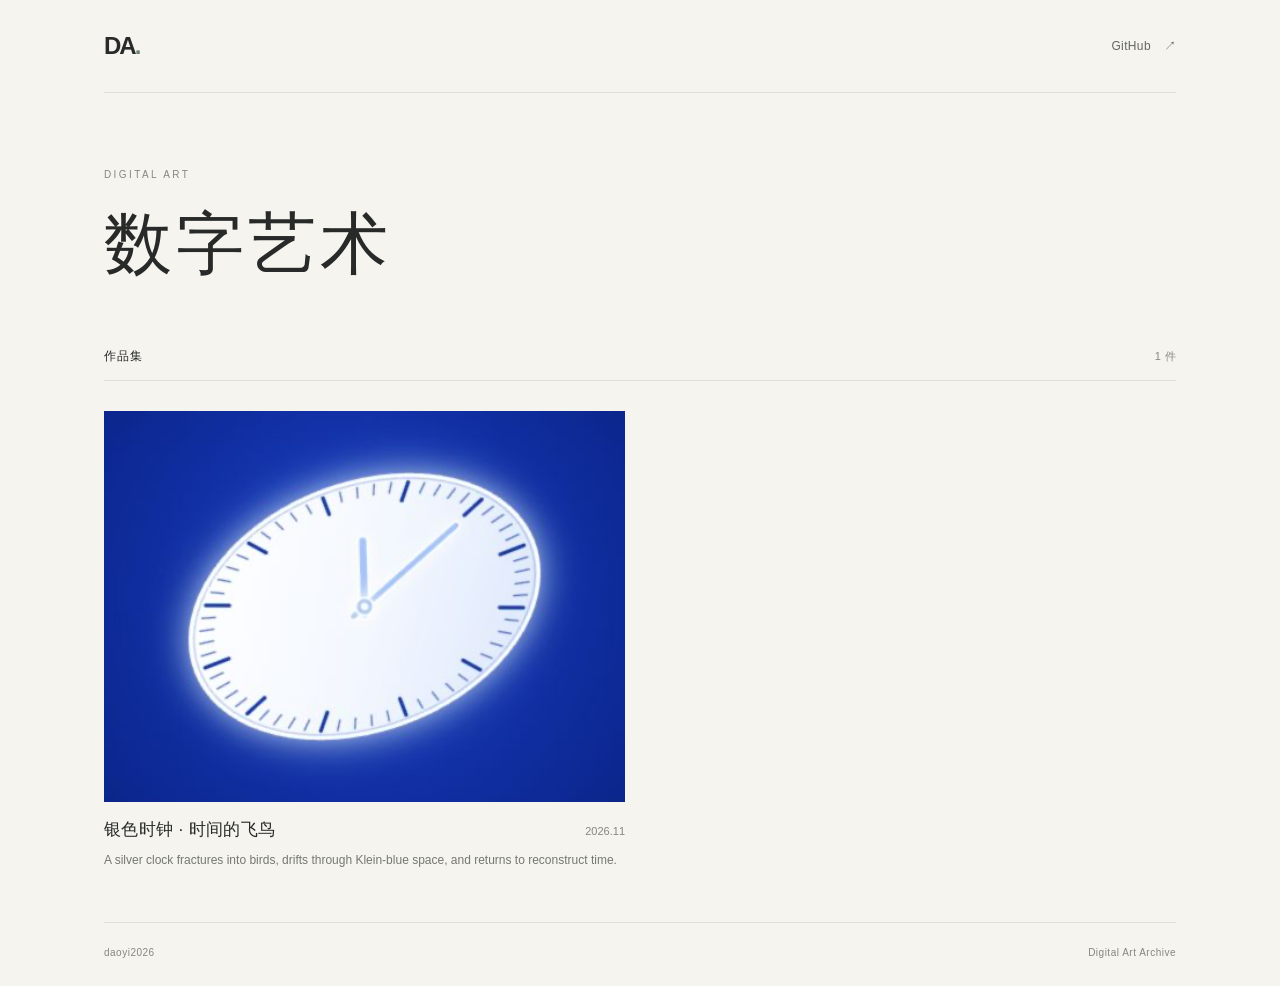
==== index.html @ c9ef33ac "Publish digital art gallery and artwork 002" ====
<!doctype html>
<html lang="zh-CN">
<head>
  <meta charset="utf-8">
  <meta name="viewport" content="width=device-width, initial-scale=1">
  <meta name="theme-color" content="#f5f4ef">
  <meta name="description" content="daoyi2026 的数字艺术作品集">
  <title>Digital Art — 数字艺术</title>
  <link rel="icon" href="data:,">
  <link rel="stylesheet" href="./assets/gallery.css">
  <script type="module" src="./assets/gallery.js"></script>
</head>
<body>
  <div class="site">
    <header class="masthead">
      <a class="wordmark" href="./" aria-label="Digital Art 首页">DA<span class="wordmark-dot">.</span></a>
      <a class="source-link" href="https://github.com/daoyi2026/naturalee-museum">GitHub <span aria-hidden="true">↗</span></a>
    </header>
    <main>
      <div class="intro">
        <p class="eyebrow">DIGITAL ART</p>
        <h1>数字艺术</h1>
        <div class="collection-label"><span>作品集</span><span id="artwork-count" aria-live="polite"></span></div>
      </div>
      <section id="artwork-grid" class="artwork-grid" aria-label="已发布作品" aria-busy="true"></section>
      <div id="empty-state" class="empty-state" hidden>
        <span class="empty-mark" aria-hidden="true"></span>
        <p>作品尚未发布</p>
        <span>完成的作品将在这里呈现</span>
      </div>
      <p id="catalog-error" class="catalog-error" role="status" hidden>暂时无法读取作品目录，请稍后再试。</p>
      <noscript><p class="catalog-error">请启用 JavaScript 查看作品目录。</p></noscript>
    </main>
    <footer><span>daoyi2026</span><span>Digital Art Archive</span></footer>
  </div>
</body>
</html>
---- assets/gallery.css ----
:root { color-scheme: light; --paper: #f5f4ef; --ink: #272a28; --muted: #868780; --line: #dedfd6; }
* { box-sizing: border-box; }
html, body { margin: 0; min-height: 100%; }
body { background: var(--paper); color: var(--ink); font-family: -apple-system, BlinkMacSystemFont, "PingFang SC", "Noto Sans CJK SC", sans-serif; }
a { color: inherit; text-decoration: none; }
a:focus-visible { outline: 2px solid #526b60; outline-offset: 6px; }
[hidden] { display: none !important; }
.site { max-width: 1184px; min-height: 100svh; margin: auto; padding: 0 56px; display: flex; flex-direction: column; }
.masthead { display: flex; align-items: center; justify-content: space-between; padding: 32px 0; border-bottom: 1px solid var(--line); }
.wordmark { font-size: 24px; letter-spacing: -2px; font-weight: 600; }
.wordmark-dot { color: #698273; }
.source-link { font-size: 12px; letter-spacing: .03em; color: #63675f; }
.source-link span { padding-left: 9px; }
main { flex: 1; }
.intro { padding-top: 76px; }
.eyebrow { margin: 0 0 20px; font-size: 10px; letter-spacing: .24em; color: var(--muted); }
h1 { margin: 0; font-family: "Songti SC", "Noto Serif CJK SC", serif; font-weight: 400; font-size: clamp(42px, 6vw, 68px); letter-spacing: .06em; line-height: 1.3; }
.collection-label { display: flex; align-items: center; justify-content: space-between; margin-top: 60px; padding-bottom: 15px; border-bottom: 1px solid var(--line); font-size: 12px; letter-spacing: .08em; }
#artwork-count { color: var(--muted); font-size: 11px; letter-spacing: .03em; }
.empty-state { min-height: 300px; display: flex; flex-direction: column; align-items: center; justify-content: center; padding: 54px 16px; }
.empty-mark { display: block; width: 24px; height: 1px; background: #a8b0a4; margin-bottom: 25px; }
.empty-state p { margin: 0 0 13px; font-family: "Songti SC", serif; font-size: 17px; font-weight: 400; letter-spacing: .16em; }
.empty-state > span:last-child { font-size: 11px; color: var(--muted); letter-spacing: .04em; }
.artwork-grid { display: grid; grid-template-columns: repeat(2, minmax(0, 1fr)); gap: 42px 30px; padding-top: 30px; }
.artwork-grid:empty { padding: 0; }
.artwork-cover { display: block; overflow: hidden; aspect-ratio: 4 / 3; background: #e8e9e1; }
.artwork-cover img { display: block; width: 100%; height: 100%; object-fit: cover; }
.artwork-info { display: flex; justify-content: space-between; gap: 16px; align-items: baseline; margin-top: 16px; }
.artwork-info h2 { margin: 0; font-size: 17px; font-weight: 400; letter-spacing: .02em; }
.artwork-info time { color: var(--muted); font-size: 11px; white-space: nowrap; }
.artwork-description { color: #747870; font-size: 12px; line-height: 1.8; margin: 9px 0 0; }
.catalog-error { margin: 75px 0; text-align: center; color: #77766e; font-size: 13px; line-height: 1.8; }
footer { display: flex; justify-content: space-between; gap: 20px; margin-top: 50px; padding: 24px 0 28px; border-top: 1px solid var(--line); color: var(--muted); font-size: 10px; letter-spacing: .05em; }
@media (max-width: 620px) {
  .site { padding: 0 24px; }
  .masthead { padding: 25px 0; }
  .intro { padding-top: 53px; }
  .collection-label { margin-top: 43px; }
  .artwork-grid { grid-template-columns: 1fr; gap: 34px; padding-top: 24px; }
  .empty-state { min-height: 285px; }
}
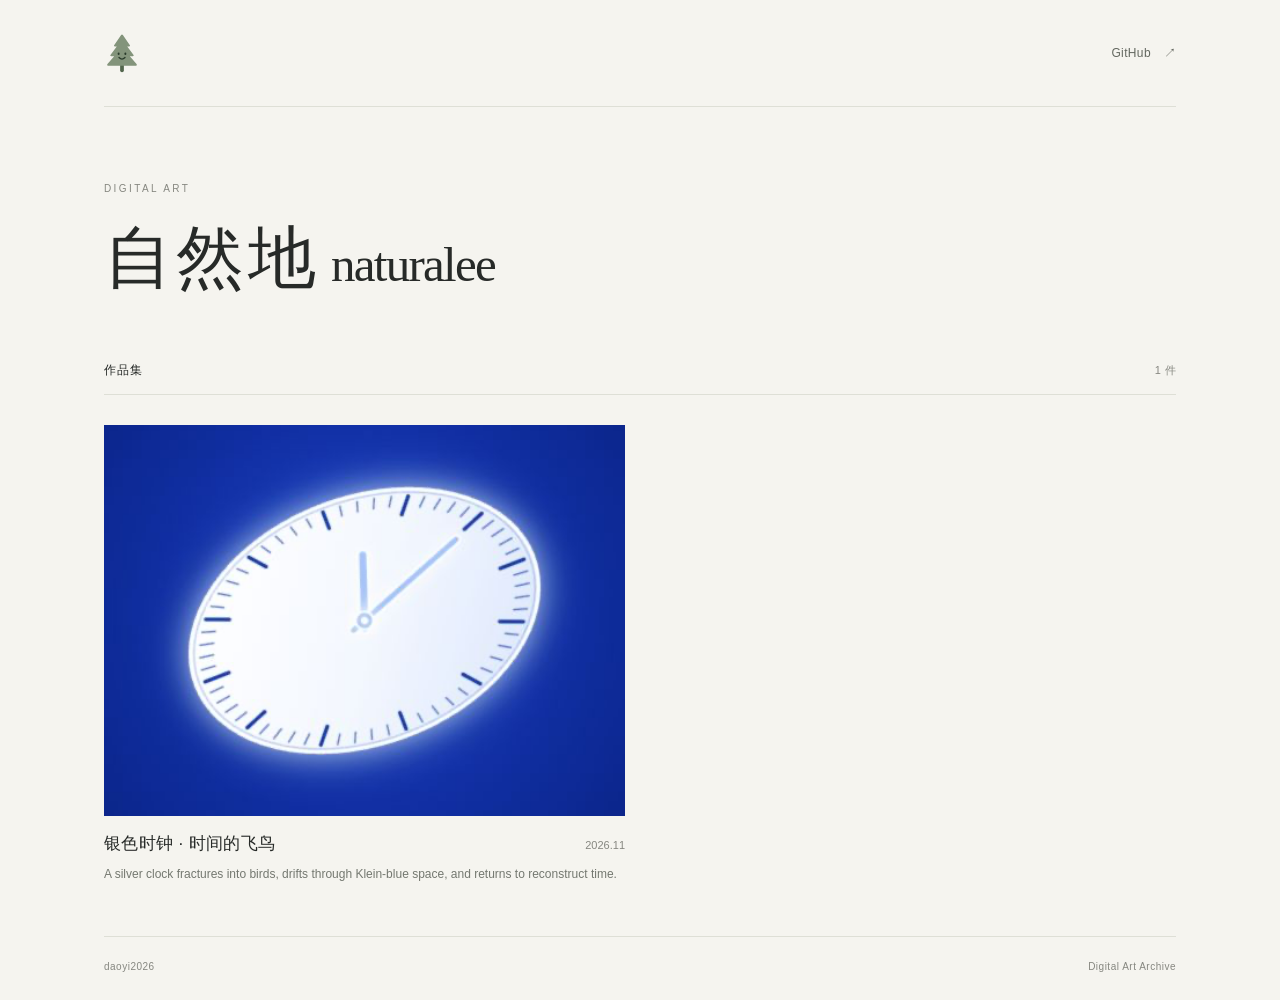
==== commit 15759f33: "Update Naturalee title and smiling pine identity" ====
--- a/index.html
+++ b/index.html
@@ -4,22 +4,22 @@
   <meta charset="utf-8">
   <meta name="viewport" content="width=device-width, initial-scale=1">
   <meta name="theme-color" content="#f5f4ef">
-  <meta name="description" content="daoyi2026 的数字艺术作品集">
-  <title>Digital Art — 数字艺术</title>
-  <link rel="icon" href="data:,">
-  <link rel="stylesheet" href="./assets/gallery.css">
+  <meta name="description" content="自然地naturalee · 数字艺术作品集">
+  <title>自然地naturalee — 数字艺术作品集</title>
+  <link rel="icon" type="image/svg+xml" href="./assets/naturalee-pine.svg">
+  <link rel="stylesheet" href="./assets/gallery.css?v=naturalee-1">
   <script type="module" src="./assets/gallery.js"></script>
 </head>
 <body>
   <div class="site">
     <header class="masthead">
-      <a class="wordmark" href="./" aria-label="Digital Art 首页">DA<span class="wordmark-dot">.</span></a>
+      <a class="wordmark" href="./" aria-label="自然地naturalee 首页"><img src="./assets/naturalee-pine.svg" width="36" height="42" alt="微笑的小松树"></a>
       <a class="source-link" href="https://github.com/daoyi2026/naturalee-museum">GitHub <span aria-hidden="true">↗</span></a>
     </header>
     <main>
       <div class="intro">
         <p class="eyebrow">DIGITAL ART</p>
-        <h1>数字艺术</h1>
+        <h1>自然地<span class="brand-latin">naturalee</span></h1>
         <div class="collection-label"><span>作品集</span><span id="artwork-count" aria-live="polite"></span></div>
       </div>
       <section id="artwork-grid" class="artwork-grid" aria-label="已发布作品" aria-busy="true"></section>
--- a/assets/gallery.css
+++ b/assets/gallery.css
@@ -7,14 +7,15 @@
 [hidden] { display: none !important; }
 .site { max-width: 1184px; min-height: 100svh; margin: auto; padding: 0 56px; display: flex; flex-direction: column; }
 .masthead { display: flex; align-items: center; justify-content: space-between; padding: 32px 0; border-bottom: 1px solid var(--line); }
-.wordmark { font-size: 24px; letter-spacing: -2px; font-weight: 600; }
-.wordmark-dot { color: #698273; }
+.wordmark { display: inline-flex; align-items: center; }
+.wordmark img { display: block; width: 36px; height: 42px; }
 .source-link { font-size: 12px; letter-spacing: .03em; color: #63675f; }
 .source-link span { padding-left: 9px; }
 main { flex: 1; }
 .intro { padding-top: 76px; }
 .eyebrow { margin: 0 0 20px; font-size: 10px; letter-spacing: .24em; color: var(--muted); }
 h1 { margin: 0; font-family: "Songti SC", "Noto Serif CJK SC", serif; font-weight: 400; font-size: clamp(42px, 6vw, 68px); letter-spacing: .06em; line-height: 1.3; }
+.brand-latin { display: inline-block; margin-left: .22em; font-family: Georgia, "Times New Roman", serif; font-size: .72em; letter-spacing: -.035em; }
 .collection-label { display: flex; align-items: center; justify-content: space-between; margin-top: 60px; padding-bottom: 15px; border-bottom: 1px solid var(--line); font-size: 12px; letter-spacing: .08em; }
 #artwork-count { color: var(--muted); font-size: 11px; letter-spacing: .03em; }
 .empty-state { min-height: 300px; display: flex; flex-direction: column; align-items: center; justify-content: center; padding: 54px 16px; }
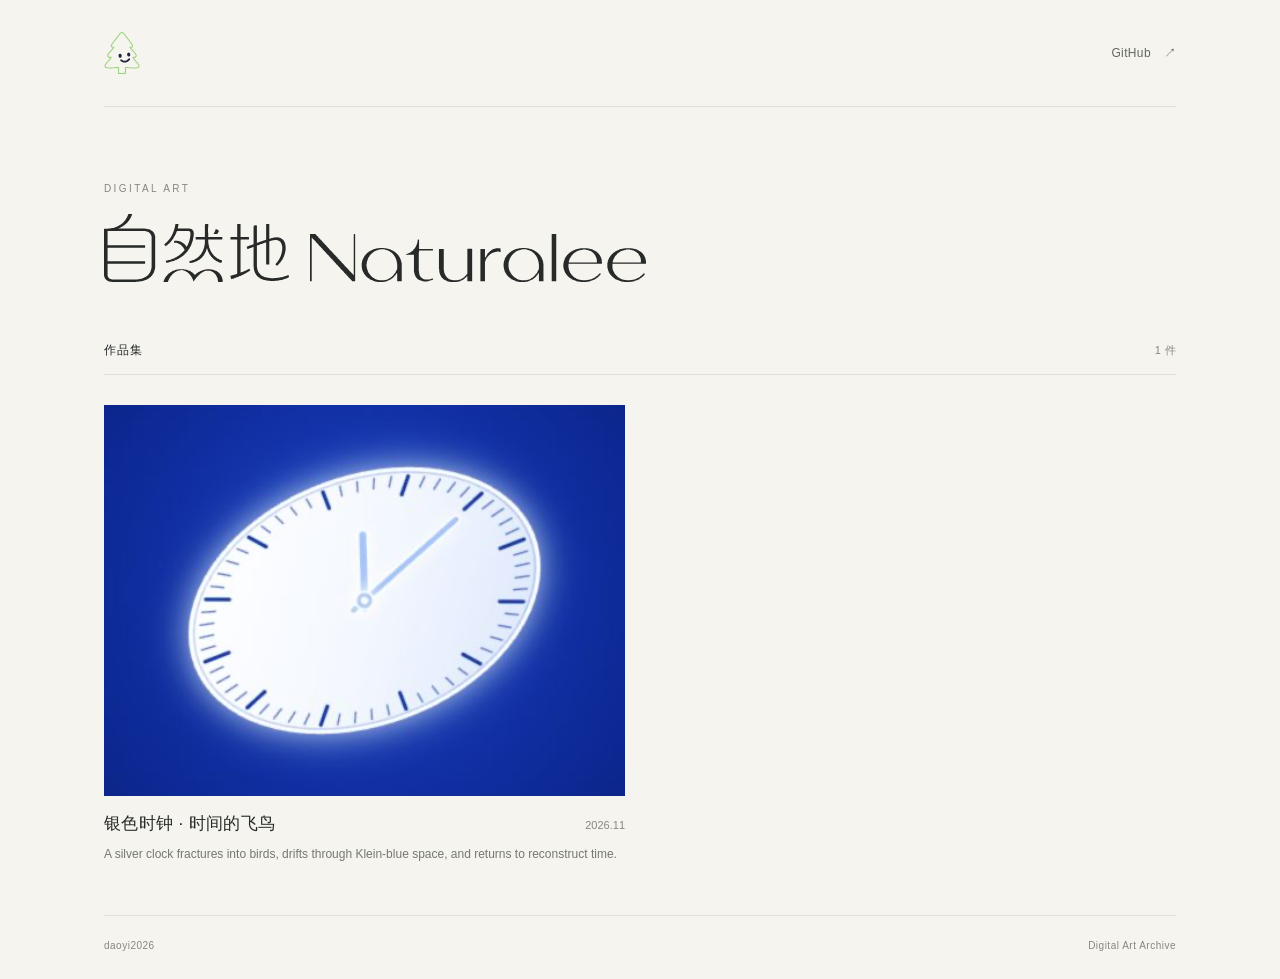
==== commit 4b3f5f4e: "Match reference wordmarks and outlined pine logo" ====
--- a/index.html
+++ b/index.html
@@ -6,20 +6,20 @@
   <meta name="theme-color" content="#f5f4ef">
   <meta name="description" content="自然地naturalee · 数字艺术作品集">
   <title>自然地naturalee — 数字艺术作品集</title>
-  <link rel="icon" type="image/svg+xml" href="./assets/naturalee-pine.svg">
-  <link rel="stylesheet" href="./assets/gallery.css?v=naturalee-1">
+  <link rel="icon" type="image/svg+xml" href="./assets/naturalee-pine.svg?v=2">
+  <link rel="stylesheet" href="./assets/gallery.css?v=naturalee-2">
   <script type="module" src="./assets/gallery.js"></script>
 </head>
 <body>
   <div class="site">
     <header class="masthead">
-      <a class="wordmark" href="./" aria-label="自然地naturalee 首页"><img src="./assets/naturalee-pine.svg" width="36" height="42" alt="微笑的小松树"></a>
+      <a class="wordmark" href="./" aria-label="自然地naturalee 首页"><img src="./assets/naturalee-pine.svg?v=2" width="36" height="42" alt="微笑的小松树"></a>
       <a class="source-link" href="https://github.com/daoyi2026/naturalee-museum">GitHub <span aria-hidden="true">↗</span></a>
     </header>
     <main>
       <div class="intro">
         <p class="eyebrow">DIGITAL ART</p>
-        <h1>自然地<span class="brand-latin">naturalee</span></h1>
+        <h1 aria-label="自然地naturalee"><img class="brand-zh" src="./assets/naturalee-wordmark-zh.svg" alt="" aria-hidden="true"><img class="brand-en" src="./assets/naturalee-wordmark-en.svg" alt="" aria-hidden="true"></h1>
         <div class="collection-label"><span>作品集</span><span id="artwork-count" aria-live="polite"></span></div>
       </div>
       <section id="artwork-grid" class="artwork-grid" aria-label="已发布作品" aria-busy="true"></section>
--- a/assets/gallery.css
+++ b/assets/gallery.css
@@ -14,8 +14,10 @@
 main { flex: 1; }
 .intro { padding-top: 76px; }
 .eyebrow { margin: 0 0 20px; font-size: 10px; letter-spacing: .24em; color: var(--muted); }
-h1 { margin: 0; font-family: "Songti SC", "Noto Serif CJK SC", serif; font-weight: 400; font-size: clamp(42px, 6vw, 68px); letter-spacing: .06em; line-height: 1.3; }
-.brand-latin { display: inline-block; margin-left: .22em; font-family: Georgia, "Times New Roman", serif; font-size: .72em; letter-spacing: -.035em; }
+h1 { margin: 0; display: flex; align-items: flex-end; gap: clamp(12px, 1.6vw, 22px); }
+h1 img { display: block; flex-shrink: 0; width: auto; }
+.brand-zh { height: clamp(36px, 5.3vw, 68px); }
+.brand-en { height: clamp(24px, 3.75vw, 48px); }
 .collection-label { display: flex; align-items: center; justify-content: space-between; margin-top: 60px; padding-bottom: 15px; border-bottom: 1px solid var(--line); font-size: 12px; letter-spacing: .08em; }
 #artwork-count { color: var(--muted); font-size: 11px; letter-spacing: .03em; }
 .empty-state { min-height: 300px; display: flex; flex-direction: column; align-items: center; justify-content: center; padding: 54px 16px; }
@@ -36,6 +38,8 @@
   .site { padding: 0 24px; }
   .masthead { padding: 25px 0; }
   .intro { padding-top: 53px; }
+  .brand-zh { height: clamp(30px, 9.2vw, 42px); }
+  .brand-en { height: clamp(20px, 6.2vw, 28px); }
   .collection-label { margin-top: 43px; }
   .artwork-grid { grid-template-columns: 1fr; gap: 34px; padding-top: 24px; }
   .empty-state { min-height: 285px; }
